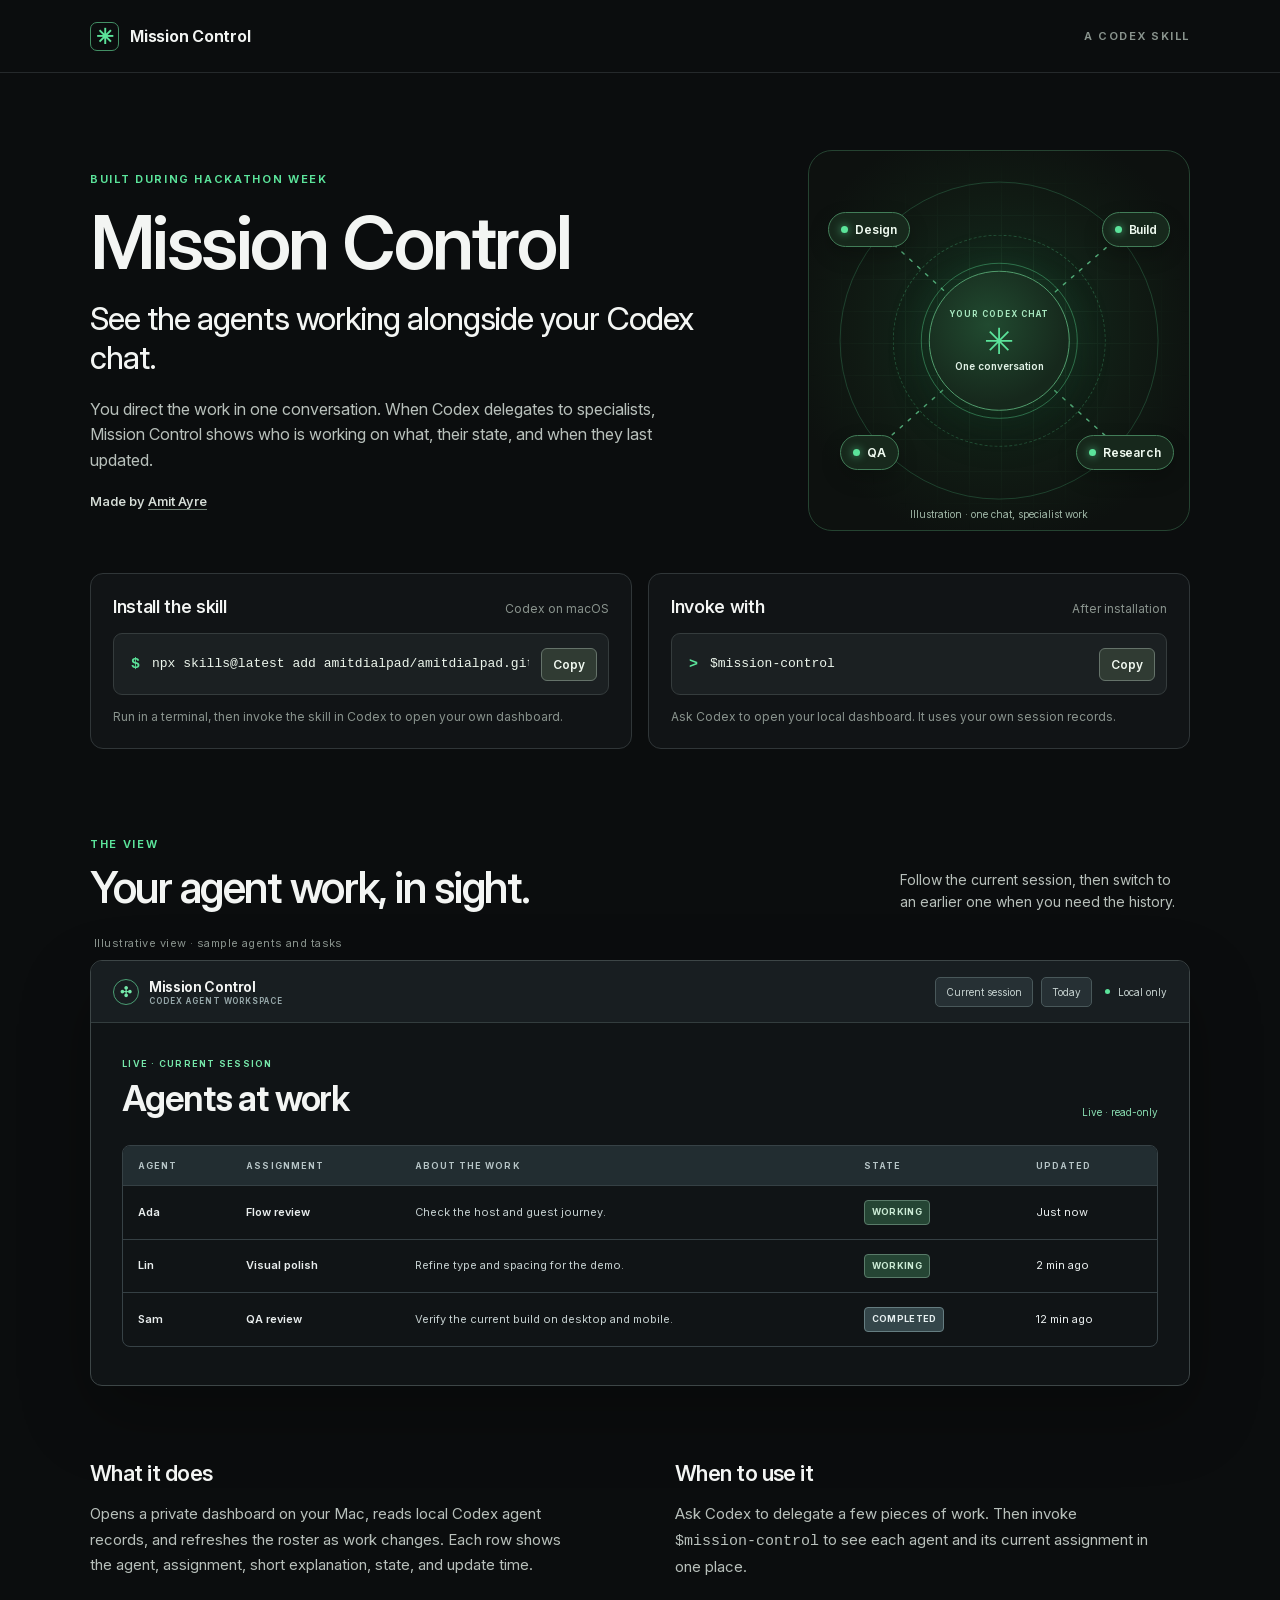
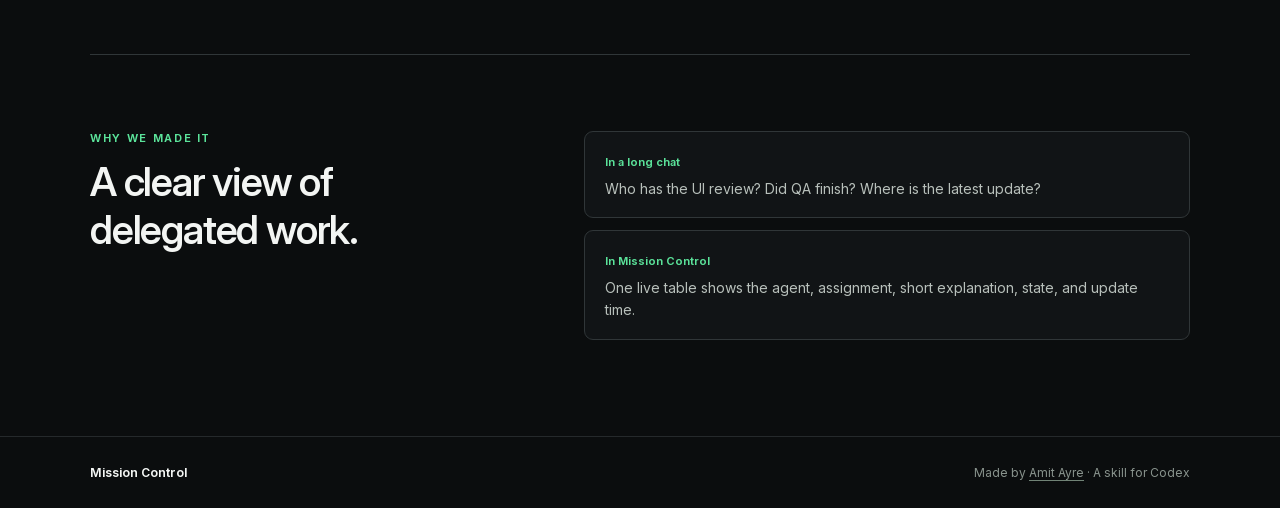
==== mission-control/index.html @ 62d8100e "Publish Mission Control skill and site" ====
<!doctype html>
<html lang="en">
  <head>
    <meta charset="utf-8" />
    <meta name="viewport" content="width=device-width, initial-scale=1" />
    <meta name="theme-color" content="#0b0d0e" />
    <meta name="description" content="Mission Control is a local Codex skill for seeing the specialist agents working in your chat." />
    <title>Mission Control — a skill for seeing your agent team</title>
    <link rel="stylesheet" href="./styles.css?v=20261118-skill-dark-r2" />
    <script defer src="./app.js?v=20261118-skill-dark-r2"></script>
  </head>
  <body>
    <a class="skip-link" href="#main">Skip to content</a>
    <header class="site-header">
      <div class="shell header-inner">
        <a class="brand" href="#main" aria-label="Mission Control, page start"><span class="brand-mark" aria-hidden="true">✳</span><span>Mission Control</span></a>
        <span class="header-kind">A CODEX SKILL</span>
      </div>
    </header>

    <main id="main" class="shell">
      <section class="hero" aria-labelledby="hero-title">
        <div class="hero-layout">
          <div class="hero-text">
            <p class="eyebrow">BUILT DURING HACKATHON WEEK</p>
            <h1 id="hero-title">Mission Control</h1>
            <p class="hero-lead">See the agents working alongside your Codex chat.</p>
            <p class="hero-copy">You direct the work in one conversation. When Codex delegates to specialists, Mission Control shows who is working on what, their state, and when they last updated.</p>
            <p class="byline">Made by <a href="https://epd-team.apps.dialpadhq.com/raw/amit.ayre@dialpad.com">Amit Ayre</a></p>
          </div>
          <figure class="hero-visual" role="img" aria-label="Illustration of one Codex chat coordinating design, build, QA, and research agents">
            <div class="orbit orbit-outer" aria-hidden="true"></div>
            <div class="orbit orbit-inner" aria-hidden="true"></div>
            <svg class="network-lines" viewBox="0 0 390 390" aria-hidden="true" focusable="false">
              <path d="M195 195 L76 86" />
              <path d="M195 195 L316 90" />
              <path d="M195 195 L76 300" />
              <path d="M195 195 L314 301" />
            </svg>
            <div class="hub" aria-hidden="true"><span class="hub-kicker">YOUR CODEX CHAT</span><span class="hub-mark">✳</span><span class="hub-caption">One conversation</span></div>
            <span class="agent-node node-design" aria-hidden="true"><i></i>Design</span>
            <span class="agent-node node-build" aria-hidden="true"><i></i>Build</span>
            <span class="agent-node node-qa" aria-hidden="true"><i></i>QA</span>
            <span class="agent-node node-research" aria-hidden="true"><i></i>Research</span>
            <figcaption>Illustration · one chat, specialist work</figcaption>
          </figure>
        </div>
      </section>

      <section class="commands" aria-label="Install and use the skill">
        <div class="command-card" id="install">
          <div class="card-heading">
            <h2>Install the skill</h2>
            <span>Codex on macOS</span>
          </div>
          <div class="command-line" data-command-row>
            <span class="prompt-mark" aria-hidden="true">$</span>
            <code id="install-command" data-command="npx skills@latest add amitdialpad/amitdialpad.github.io --skill mission-control -g -a codex">npx skills@latest add amitdialpad/amitdialpad.github.io --skill mission-control -g -a codex</code>
            <button class="copy-button" type="button" data-copy="install-command" aria-label="Copy install command">Copy</button>
          </div>
          <p class="command-note">Run in a terminal, then invoke the skill in Codex to open your own dashboard.</p>
          <p class="copy-feedback" role="status" aria-live="polite"></p>
        </div>
        <div class="command-card">
          <div class="card-heading">
            <h2>Invoke with</h2>
            <span>After installation</span>
          </div>
          <div class="command-line">
            <span class="prompt-mark" aria-hidden="true">&gt;</span>
            <code id="invoke-command" data-command="$mission-control">$mission-control</code>
            <button class="copy-button" type="button" data-copy="invoke-command" aria-label="Copy Codex invocation">Copy</button>
          </div>
          <p class="command-note">Ask Codex to open your local dashboard. It uses your own session records.</p>
          <p class="copy-feedback" role="status" aria-live="polite"></p>
        </div>
      </section>

      <section class="showcase" aria-labelledby="showcase-title">
        <div class="section-intro">
          <div>
            <p class="eyebrow">THE VIEW</p>
            <h2 id="showcase-title">Your agent work, in sight.</h2>
          </div>
          <p>Follow the current session, then switch to an earlier one when you need the history.</p>
        </div>
        <div class="demo-label">Illustrative view · sample agents and tasks</div>
        <div class="demo-frame" role="group" aria-label="Illustrative Mission Control dashboard with sample agents and tasks">
          <div class="demo-topbar">
            <div class="demo-brand"><span class="demo-sigil" aria-hidden="true">✣</span><span>Mission Control<small>CODEX AGENT WORKSPACE</small></span></div>
            <div class="demo-controls"><span>Current session</span><span>Today</span><i aria-hidden="true"></i><span>Local only</span></div>
          </div>
          <div class="demo-body">
            <p class="demo-kicker">LIVE · CURRENT SESSION</p>
            <div class="demo-title-row"><h3>Agents at work</h3><span>Live · read-only</span></div>
            <div class="demo-table-wrap">
              <table class="demo-table">
                <thead><tr><th>Agent</th><th>Assignment</th><th>About the work</th><th>State</th><th>Updated</th></tr></thead>
                <tbody>
                  <tr><td>Ada</td><td>Flow review</td><td>Check the host and guest journey.</td><td><span class="state working">Working</span></td><td>Just now</td></tr>
                  <tr><td>Lin</td><td>Visual polish</td><td>Refine type and spacing for the demo.</td><td><span class="state working">Working</span></td><td>2 min ago</td></tr>
                  <tr><td>Sam</td><td>QA review</td><td>Verify the current build on desktop and mobile.</td><td><span class="state complete">Completed</span></td><td>12 min ago</td></tr>
                </tbody>
              </table>
            </div>
          </div>
        </div>
      </section>

      <section class="details" aria-label="What the skill does and when to use it">
        <div>
          <h2>What it does</h2>
          <p>Opens a private dashboard on your Mac, reads local Codex agent records, and refreshes the roster as work changes. Each row shows the agent, assignment, short explanation, state, and update time.</p>
        </div>
        <div>
          <h2>When to use it</h2>
          <p>Ask Codex to delegate a few pieces of work. Then invoke <code>$mission-control</code> to see each agent and its current assignment in one place.</p>
        </div>
      </section>

      <section class="proof" aria-labelledby="proof-title">
        <div class="proof-heading">
          <p class="eyebrow">WHY WE MADE IT</p>
          <h2 id="proof-title">A clear view of delegated work.</h2>
        </div>
        <div class="proof-pair">
          <div><span class="proof-label">In a long chat</span><p>Who has the UI review? Did QA finish? Where is the latest update?</p></div>
          <div><span class="proof-label">In Mission Control</span><p>One live table shows the agent, assignment, short explanation, state, and update time.</p></div>
        </div>
      </section>
    </main>

    <footer class="site-footer"><div class="shell footer-inner"><span>Mission Control</span><span>Made by <a href="https://epd-team.apps.dialpadhq.com/raw/amit.ayre@dialpad.com">Amit Ayre</a> · A skill for Codex</span></div></footer>
    <span class="sr-only" id="copy-status" role="status" aria-live="polite"></span>
  </body>
</html>
---- mission-control/styles.css ----
@font-face {
  font-family: Inter;
  src: url("./assets/InterVariable.woff2") format("woff2");
  font-style: normal;
  font-weight: 100 900;
  font-display: swap;
}

:root {
  color-scheme: dark;
  --paper: #0b0d0e;
  --surface: #111416;
  --surface-raised: #171b1e;
  --ink: #f3f5f3;
  --muted: #b8c0bb;
  --subtle: #89938d;
  --line: #303638;
  --accent: #5be39a;
}

* { box-sizing: border-box; }
html { scroll-behavior: smooth; }
body { margin: 0; background: var(--paper); color: var(--ink); font-family: Inter, -apple-system, BlinkMacSystemFont, "Segoe UI", sans-serif; font-optical-sizing: auto; }
::selection { background: #477752; color: #fff; }
a { color: inherit; }
button { font: inherit; }
a:focus-visible, button:focus-visible { outline: 2px solid var(--accent); outline-offset: 4px; }
.sr-only { position: absolute; width: 1px; height: 1px; padding: 0; margin: -1px; overflow: hidden; clip: rect(0,0,0,0); white-space: nowrap; border: 0; }
.skip-link { position: absolute; top: -80px; left: 18px; z-index: 10; padding: 10px 14px; background: var(--accent); color: #101610; text-decoration: none; font-weight: 650; }
.skip-link:focus { top: 16px; }
.shell { width: min(100% - 64px, 1100px); margin-inline: auto; }

.site-header { border-bottom: 1px solid #25292b; }
.header-inner { min-height: 72px; display: flex; align-items: center; justify-content: space-between; gap: 24px; }
.brand { display: inline-flex; align-items: center; gap: 11px; text-decoration: none; font-size: 16px; font-weight: 650; letter-spacing: -.015em; }
.brand-mark { display: grid; place-items: center; width: 29px; height: 29px; color: var(--accent); border: 1px solid #438f65; border-radius: 7px; font-size: 21px; line-height: 1; }
.header-kind { color: var(--subtle); font-size: 11px; font-weight: 650; letter-spacing: .14em; white-space: nowrap; }

h1, h2, h3, p { margin: 0; }
.eyebrow { color: var(--accent); font-size: 11px; font-weight: 650; letter-spacing: .15em; }
.hero { padding-top: clamp(58px, 6vw, 80px); padding-bottom: 42px; }
.hero-layout { display: grid; grid-template-columns: minmax(0, 1.28fr) minmax(320px, .72fr); align-items: center; gap: 40px; }
.hero h1 { margin-top: 19px; font-size: clamp(54px, 6.3vw, 74px); line-height: 1.02; font-weight: 575; letter-spacing: -.035em; }
.hero-lead { max-width: 620px; margin-top: 20px; font-size: clamp(25px, 2.5vw, 32px); line-height: 1.21; font-weight: 450; letter-spacing: -.03em; }
.hero-copy { max-width: 620px; margin-top: 19px; color: var(--muted); font-size: 16px; line-height: 1.6; font-weight: 400; }
.byline { margin-top: 20px; color: #d6ddd7; font-size: 13px; font-weight: 550; }
.byline a, .footer-inner a { text-decoration-color: #718376; text-underline-offset: 3px; }
.byline a:hover, .footer-inner a:hover { color: var(--accent); }

.hero-visual { position: relative; width: 100%; aspect-ratio: 1; margin: 0; overflow: hidden; border: 1px solid #254331; border-radius: 24px; background: radial-gradient(circle at 50% 48%, #17402b 0, #12251a 25%, #101a13 51%, #0d110f 78%); isolation: isolate; }
.hero-visual::before { content: ""; position: absolute; inset: 0; z-index: -1; opacity: .25; background-image: linear-gradient(#3d6c4e 1px, transparent 1px), linear-gradient(90deg, #3d6c4e 1px, transparent 1px); background-size: 32px 32px; mask-image: radial-gradient(circle at center, #000 5%, transparent 72%); }
.orbit { position: absolute; top: 50%; left: 50%; border: 1px solid rgba(91,227,154,.2); border-radius: 50%; transform: translate(-50%, -50%); }
.orbit-outer { width: 84%; height: 84%; }
.orbit-inner { width: 56%; height: 56%; border-style: dashed; border-color: rgba(91,227,154,.25); }
.network-lines { position: absolute; inset: 0; width: 100%; height: 100%; overflow: visible; }
.network-lines path { fill: none; stroke: #68d999; stroke-width: 1.5; stroke-dasharray: 3 8; stroke-linecap: round; opacity: .75; animation: connection-flow 16s linear infinite; }
.network-lines path:nth-child(even) { animation-direction: reverse; }
.hub { position: absolute; top: 50%; left: 50%; z-index: 2; display: flex; align-items: center; justify-content: center; flex-direction: column; width: 37%; aspect-ratio: 1; border: 1px solid #519c6c; border-radius: 50%; background: radial-gradient(circle at 42% 38%, #214a30, #16281c 68%); box-shadow: 0 0 45px rgba(58,200,113,.17), 0 18px 40px rgba(0,0,0,.28); transform: translate(-50%, -50%); }
.hub::before { content: ""; position: absolute; inset: -9px; z-index: -1; border: 1px solid rgba(91,227,154,.38); border-radius: 50%; animation: hub-breathe 7s ease-in-out infinite; }
.hub-kicker { color: #a7e7bf; font-size: 8px; font-weight: 700; letter-spacing: .12em; }
.hub-mark { margin: 4px 0 1px; color: var(--accent); font-size: 36px; line-height: 1; }
.hub-caption { color: #e1f1e6; font-size: 10px; font-weight: 600; }
.agent-node { position: absolute; z-index: 3; display: inline-flex; align-items: center; gap: 7px; padding: 9px 12px; border: 1px solid #427d58; border-radius: 999px; background: #17281c; box-shadow: 0 8px 20px rgba(0,0,0,.22); color: #edf8ee; font-size: 12px; font-weight: 620; letter-spacing: -.01em; animation: node-float 7s ease-in-out infinite; }
.agent-node i { width: 7px; height: 7px; border-radius: 50%; background: var(--accent); box-shadow: 0 0 9px rgba(91,227,154,.8); }
.node-design { top: 16%; left: 5%; animation-delay: -1.2s; }
.node-build { top: 16%; right: 5%; animation-delay: -3.6s; }
.node-qa { bottom: 16%; left: 8%; animation-delay: -4.4s; }
.node-research { bottom: 16%; right: 4%; animation-delay: -2.1s; }
.hero-visual figcaption { position: absolute; right: 0; bottom: 10px; left: 0; color: #a0b7a7; font-size: 10px; text-align: center; }
@keyframes node-float { 0%, 100% { transform: translateY(0); } 50% { transform: translateY(-7px); } }
@keyframes hub-breathe { 0%, 100% { opacity: .45; transform: scale(.98); } 50% { opacity: .95; transform: scale(1.05); } }
@keyframes connection-flow { to { stroke-dashoffset: -88; } }

.commands { display: grid; grid-template-columns: 1fr 1fr; gap: 16px; }
.command-card { min-width: 0; padding: 22px; border: 1px solid var(--line); border-radius: 13px; background: var(--surface); }
.card-heading { display: flex; align-items: baseline; justify-content: space-between; gap: 14px; margin-bottom: 16px; }
.card-heading h2 { font-size: 18px; font-weight: 560; letter-spacing: -.018em; }
.card-heading span { color: var(--subtle); font-size: 12px; white-space: nowrap; }
.command-line { display: flex; align-items: center; min-height: 62px; gap: 12px; padding: 11px 11px 11px 17px; border: 1px solid #353c3d; border-radius: 9px; background: #1b2022; }
.command-line code { display: block; flex: 1; min-width: 0; overflow-x: auto; white-space: nowrap; color: #edf6ed; font: 500 13px/1.45 ui-monospace, SFMono-Regular, Menlo, Consolas, monospace; scrollbar-width: thin; }
.prompt-mark { color: var(--accent); font: 600 15px/1 ui-monospace, SFMono-Regular, Menlo, Consolas, monospace; }
.pending-command code { color: #a7b0aa; }
.copy-button { padding: 8px 11px; border: 1px solid #65736a; border-radius: 6px; background: #303b33; color: #f0f8f0; font-size: 12px; font-weight: 600; cursor: pointer; }
.copy-button:hover:not(:disabled) { background: #3d4e41; }
.copy-button:disabled { opacity: .45; cursor: not-allowed; }
.command-note { margin-top: 13px; color: var(--subtle); font-size: 12px; line-height: 1.5; }
.copy-feedback:not(:empty) { margin-top: 8px; color: var(--accent); font-size: 12px; line-height: 1.4; }
.copy-feedback.error { color: #f3b7a7; }

.showcase { padding-top: 88px; }
.section-intro { display: flex; align-items: end; justify-content: space-between; gap: 32px; margin-bottom: 24px; }
.section-intro h2 { margin-top: 12px; font-size: clamp(31px, 4vw, 43px); line-height: 1.14; font-weight: 560; letter-spacing: -.034em; }
.section-intro > p { max-width: 290px; color: var(--muted); font-size: 14px; line-height: 1.55; }
.demo-label { margin: 0 0 10px 4px; color: var(--subtle); font-size: 11px; letter-spacing: .04em; }
.demo-frame { overflow: hidden; border: 1px solid #3d4647; border-radius: 12px; background: #101416; box-shadow: 0 28px 70px rgba(0,0,0,.27); }
.demo-topbar { min-height: 62px; display: flex; align-items: center; justify-content: space-between; gap: 20px; padding: 13px 22px; border-bottom: 1px solid #333d3e; background: #181e21; }
.demo-brand { display: flex; align-items: center; gap: 10px; font-size: 14px; font-weight: 650; letter-spacing: -.025em; }
.demo-brand small { display: block; margin-top: 1px; color: #96a7a9; font-size: 8px; letter-spacing: .12em; }
.demo-sigil { display: grid; place-items: center; width: 26px; height: 26px; border: 1px solid #4a9d73; border-radius: 50%; color: #75e9aa; }
.demo-controls { display: flex; align-items: center; gap: 8px; color: #c7d3d1; font-size: 10px; white-space: nowrap; }
.demo-controls span:nth-child(-n+2) { padding: 8px 10px; border: 1px solid #49585a; border-radius: 5px; background: #263034; }
.demo-controls i { width: 5px; height: 5px; margin-left: 5px; border-radius: 50%; background: var(--accent); }
.demo-body { padding: 35px 31px 38px; }
.demo-kicker { color: #76e8aa; font-size: 9px; font-weight: 650; letter-spacing: .14em; }
.demo-title-row { display: flex; align-items: end; justify-content: space-between; gap: 20px; margin: 10px 0 27px; }
.demo-title-row h3 { font-size: clamp(27px, 3.4vw, 35px); line-height: 1.1; font-weight: 640; letter-spacing: -.035em; }
.demo-title-row > span { color: #89ddb1; font-size: 10px; }
.demo-table-wrap { overflow-x: auto; border: 1px solid #374246; border-radius: 8px; scrollbar-width: thin; }
.demo-table { width: 100%; min-width: 690px; border-collapse: collapse; text-align: left; }
.demo-table th, .demo-table td { padding: 14px 15px; border-bottom: 1px solid #354044; }
.demo-table th { background: #222d31; color: #b7c5c7; font-size: 9px; font-weight: 650; letter-spacing: .12em; text-transform: uppercase; }
.demo-table td { color: #e9eeee; font-size: 11px; line-height: 1.4; }
.demo-table td:first-child, .demo-table td:nth-child(2) { font-weight: 600; }
.demo-table tr:last-child td { border-bottom: 0; }
.demo-table td:nth-child(3) { color: #c5d0d0; }
.state { display: inline-block; padding: 5px 7px; border: 1px solid; border-radius: 4px; font-size: 9px; font-weight: 700; letter-spacing: .03em; text-transform: uppercase; }
.state.working { border-color: #597b69; background: #254534; color: #cbebd5; }
.state.complete { border-color: #657d81; background: #34464a; color: #e6eff0; }

.details { display: grid; grid-template-columns: 1fr 1fr; gap: 70px; padding: 74px 0; border-bottom: 1px solid var(--line); }
.details h2 { margin-bottom: 15px; font-size: 22px; line-height: 1.2; font-weight: 575; letter-spacing: -.025em; }
.details p { max-width: 480px; color: var(--muted); font-size: 15px; line-height: 1.7; }
.proof { display: grid; grid-template-columns: .8fr 1.2fr; gap: 90px; padding: 76px 0 96px; }
.proof h2 { margin-top: 13px; font-size: clamp(29px, 3.5vw, 40px); font-weight: 560; line-height: 1.2; letter-spacing: -.03em; }
.proof-pair { display: grid; gap: 12px; }
.proof-pair > div { padding: 18px 20px; border: 1px solid var(--line); border-radius: 9px; background: var(--surface); }
.proof-label { color: var(--accent); font-size: 11px; font-weight: 650; }
.proof-pair p { margin-top: 8px; color: var(--muted); font-size: 14px; line-height: 1.55; }
.site-footer { border-top: 1px solid #25292b; }
.footer-inner { min-height: 72px; display: flex; align-items: center; justify-content: space-between; gap: 24px; color: var(--subtle); font-size: 12px; }
.footer-inner span:first-child { color: var(--ink); font-weight: 650; }

@media (max-width: 800px) {
  .hero-layout { grid-template-columns: 1fr; gap: 30px; }
  .hero-visual { width: min(100%, 390px); margin-inline: auto; }
  .commands { grid-template-columns: 1fr; }
  .section-intro { align-items: start; flex-direction: column; gap: 14px; }
  .section-intro > p { max-width: 520px; }
  .details { gap: 36px; }
  .proof { gap: 34px; }
}

@media (max-width: 560px) {
  .shell { width: min(100% - 36px, 1100px); }
  .header-inner { min-height: 63px; }
  .brand { font-size: 14px; }
  .header-kind { font-size: 9px; letter-spacing: .1em; }
  .hero { padding-top: 52px; padding-bottom: 32px; }
  .hero h1 { margin-top: 16px; font-size: clamp(49px, 12.5vw, 65px); letter-spacing: -.04em; }
  .hero-lead { font-size: 27px; }
  .hero-copy { font-size: 15px; line-height: 1.62; }
  .hero-visual { width: min(100%, 350px); }
  .hub-kicker { font-size: 6px; }
  .hub-mark { font-size: 31px; }
  .hub-caption { font-size: 8px; }
  .agent-node { gap: 5px; padding: 7px 9px; font-size: 10px; }
  .command-card { padding: 17px; }
  .card-heading h2 { font-size: 16px; }
  .card-heading span { font-size: 11px; }
  .command-line { gap: 8px; padding-left: 11px; }
  .command-line code { font-size: 11px; }
  .showcase { padding-top: 67px; }
  .demo-topbar { padding: 11px 14px; }
  .demo-controls { gap: 5px; }
  .demo-controls span:first-child { display: none; }
  .demo-controls span:nth-child(2) { padding: 7px; }
  .demo-body { padding: 27px 15px 20px; }
  .demo-title-row { margin-bottom: 19px; }
  .demo-title-row h3 { font-size: 27px; }
  .demo-table-wrap { overflow: visible; }
  .demo-table { min-width: 0; }
  .demo-table thead { display: none; }
  .demo-table tbody, .demo-table tr { display: block; }
  .demo-table tr { position: relative; padding: 12px 12px 14px; border-bottom: 1px solid #354044; }
  .demo-table tr:last-child { border-bottom: 0; }
  .demo-table td { display: block; padding: 2px 0; border: 0; font-size: 11px; }
  .demo-table td:first-child { padding-right: 90px; font-size: 12px; }
  .demo-table td:nth-child(2) { color: #dce9e7; }
  .demo-table td:nth-child(3) { padding-top: 5px; }
  .demo-table td:nth-child(4) { position: absolute; top: 10px; right: 11px; }
  .demo-table td:nth-child(5) { padding-top: 6px; color: #94a5a6; font-size: 10px; }
  .details, .proof { grid-template-columns: 1fr; }
  .details { padding: 55px 0; }
  .proof { padding: 57px 0 66px; }
  .footer-inner { min-height: 80px; align-items: flex-start; justify-content: center; flex-direction: column; gap: 4px; }
}

@media (prefers-reduced-motion: reduce) {
  html { scroll-behavior: auto; }
  .network-lines path, .hub::before, .agent-node { animation: none; }
}
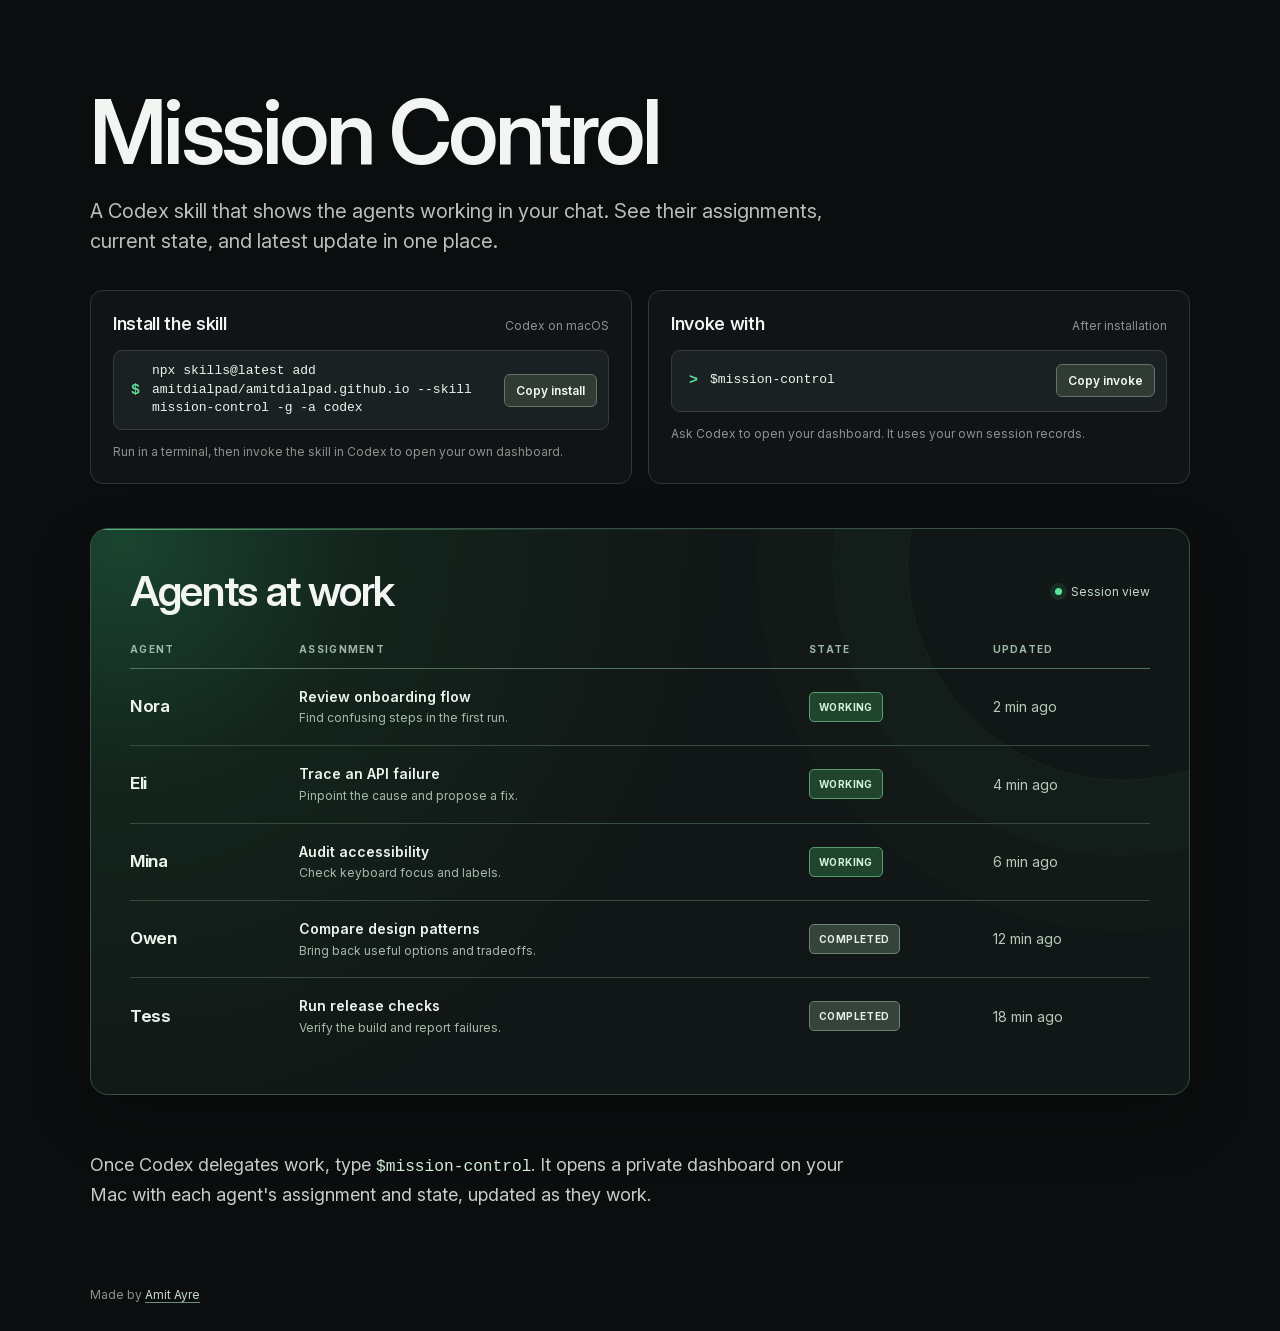
==== commit 21158622: "Polish Mission Control skill page" ====
--- a/mission-control/index.html
+++ b/mission-control/index.html
@@ -4,47 +4,17 @@
     <meta charset="utf-8" />
     <meta name="viewport" content="width=device-width, initial-scale=1" />
     <meta name="theme-color" content="#0b0d0e" />
-    <meta name="description" content="Mission Control is a local Codex skill for seeing the specialist agents working in your chat." />
+    <meta name="description" content="Mission Control is a Codex skill for seeing the specialist agents working in your chat." />
     <title>Mission Control — a skill for seeing your agent team</title>
-    <link rel="stylesheet" href="./styles.css?v=20261118-skill-dark-r2" />
-    <script defer src="./app.js?v=20261118-skill-dark-r2"></script>
+    <link rel="stylesheet" href="./styles.css?v=20261118-simple-roster-r11" />
+    <script defer src="./app.js?v=20261118-simple-roster-r13"></script>
   </head>
   <body>
     <a class="skip-link" href="#main">Skip to content</a>
-    <header class="site-header">
-      <div class="shell header-inner">
-        <a class="brand" href="#main" aria-label="Mission Control, page start"><span class="brand-mark" aria-hidden="true">✳</span><span>Mission Control</span></a>
-        <span class="header-kind">A CODEX SKILL</span>
-      </div>
-    </header>
-
     <main id="main" class="shell">
       <section class="hero" aria-labelledby="hero-title">
-        <div class="hero-layout">
-          <div class="hero-text">
-            <p class="eyebrow">BUILT DURING HACKATHON WEEK</p>
-            <h1 id="hero-title">Mission Control</h1>
-            <p class="hero-lead">See the agents working alongside your Codex chat.</p>
-            <p class="hero-copy">You direct the work in one conversation. When Codex delegates to specialists, Mission Control shows who is working on what, their state, and when they last updated.</p>
-            <p class="byline">Made by <a href="https://epd-team.apps.dialpadhq.com/raw/amit.ayre@dialpad.com">Amit Ayre</a></p>
-          </div>
-          <figure class="hero-visual" role="img" aria-label="Illustration of one Codex chat coordinating design, build, QA, and research agents">
-            <div class="orbit orbit-outer" aria-hidden="true"></div>
-            <div class="orbit orbit-inner" aria-hidden="true"></div>
-            <svg class="network-lines" viewBox="0 0 390 390" aria-hidden="true" focusable="false">
-              <path d="M195 195 L76 86" />
-              <path d="M195 195 L316 90" />
-              <path d="M195 195 L76 300" />
-              <path d="M195 195 L314 301" />
-            </svg>
-            <div class="hub" aria-hidden="true"><span class="hub-kicker">YOUR CODEX CHAT</span><span class="hub-mark">✳</span><span class="hub-caption">One conversation</span></div>
-            <span class="agent-node node-design" aria-hidden="true"><i></i>Design</span>
-            <span class="agent-node node-build" aria-hidden="true"><i></i>Build</span>
-            <span class="agent-node node-qa" aria-hidden="true"><i></i>QA</span>
-            <span class="agent-node node-research" aria-hidden="true"><i></i>Research</span>
-            <figcaption>Illustration · one chat, specialist work</figcaption>
-          </figure>
-        </div>
+        <h1 id="hero-title">Mission Control</h1>
+        <p class="hero-copy">A Codex skill that shows the agents working in your chat. See their assignments, current state, and latest update in one place.</p>
       </section>
 
       <section class="commands" aria-label="Install and use the skill">
@@ -56,7 +26,7 @@
           <div class="command-line" data-command-row>
             <span class="prompt-mark" aria-hidden="true">$</span>
             <code id="install-command" data-command="npx skills@latest add amitdialpad/amitdialpad.github.io --skill mission-control -g -a codex">npx skills@latest add amitdialpad/amitdialpad.github.io --skill mission-control -g -a codex</code>
-            <button class="copy-button" type="button" data-copy="install-command" aria-label="Copy install command">Copy</button>
+            <button class="copy-button" type="button" data-copy="install-command" aria-label="Copy install command">Copy install</button>
           </div>
           <p class="command-note">Run in a terminal, then invoke the skill in Codex to open your own dashboard.</p>
           <p class="copy-feedback" role="status" aria-live="polite"></p>
@@ -69,68 +39,40 @@
           <div class="command-line">
             <span class="prompt-mark" aria-hidden="true">&gt;</span>
             <code id="invoke-command" data-command="$mission-control">$mission-control</code>
-            <button class="copy-button" type="button" data-copy="invoke-command" aria-label="Copy Codex invocation">Copy</button>
+            <button class="copy-button" type="button" data-copy="invoke-command" aria-label="Copy Codex invocation">Copy invoke</button>
           </div>
-          <p class="command-note">Ask Codex to open your local dashboard. It uses your own session records.</p>
+          <p class="command-note">Ask Codex to open your dashboard. It uses your own session records.</p>
           <p class="copy-feedback" role="status" aria-live="polite"></p>
         </div>
       </section>
 
       <section class="showcase" aria-labelledby="showcase-title">
-        <div class="section-intro">
-          <div>
-            <p class="eyebrow">THE VIEW</p>
-            <h2 id="showcase-title">Your agent work, in sight.</h2>
+        <div class="roster-visual">
+          <div class="roster-heading">
+            <h2 id="showcase-title">Agents at work</h2>
+            <span class="roster-live"><span aria-hidden="true"></span>Session view</span>
           </div>
-          <p>Follow the current session, then switch to an earlier one when you need the history.</p>
-        </div>
-        <div class="demo-label">Illustrative view · sample agents and tasks</div>
-        <div class="demo-frame" role="group" aria-label="Illustrative Mission Control dashboard with sample agents and tasks">
-          <div class="demo-topbar">
-            <div class="demo-brand"><span class="demo-sigil" aria-hidden="true">✣</span><span>Mission Control<small>CODEX AGENT WORKSPACE</small></span></div>
-            <div class="demo-controls"><span>Current session</span><span>Today</span><i aria-hidden="true"></i><span>Local only</span></div>
-          </div>
-          <div class="demo-body">
-            <p class="demo-kicker">LIVE · CURRENT SESSION</p>
-            <div class="demo-title-row"><h3>Agents at work</h3><span>Live · read-only</span></div>
-            <div class="demo-table-wrap">
-              <table class="demo-table">
-                <thead><tr><th>Agent</th><th>Assignment</th><th>About the work</th><th>State</th><th>Updated</th></tr></thead>
-                <tbody>
-                  <tr><td>Ada</td><td>Flow review</td><td>Check the host and guest journey.</td><td><span class="state working">Working</span></td><td>Just now</td></tr>
-                  <tr><td>Lin</td><td>Visual polish</td><td>Refine type and spacing for the demo.</td><td><span class="state working">Working</span></td><td>2 min ago</td></tr>
-                  <tr><td>Sam</td><td>QA review</td><td>Verify the current build on desktop and mobile.</td><td><span class="state complete">Completed</span></td><td>12 min ago</td></tr>
-                </tbody>
-              </table>
-            </div>
+          <div class="roster-table-scroll">
+            <table class="illustration-table" aria-label="Illustrative agent roster">
+              <thead><tr><th>Agent</th><th>Assignment</th><th>State</th><th>Updated</th></tr></thead>
+              <tbody>
+                <tr><td>Nora</td><td><strong>Review onboarding flow</strong><small>Find confusing steps in the first run.</small></td><td><span class="state working">Working</span></td><td>2 min ago</td></tr>
+                <tr><td>Eli</td><td><strong>Trace an API failure</strong><small>Pinpoint the cause and propose a fix.</small></td><td><span class="state working">Working</span></td><td>4 min ago</td></tr>
+                <tr><td>Mina</td><td><strong>Audit accessibility</strong><small>Check keyboard focus and labels.</small></td><td><span class="state working">Working</span></td><td>6 min ago</td></tr>
+                <tr><td>Owen</td><td><strong>Compare design patterns</strong><small>Bring back useful options and tradeoffs.</small></td><td><span class="state complete">Completed</span></td><td>12 min ago</td></tr>
+                <tr><td>Tess</td><td><strong>Run release checks</strong><small>Verify the build and report failures.</small></td><td><span class="state complete">Completed</span></td><td>18 min ago</td></tr>
+              </tbody>
+            </table>
           </div>
         </div>
       </section>
 
-      <section class="details" aria-label="What the skill does and when to use it">
-        <div>
-          <h2>What it does</h2>
-          <p>Opens a private dashboard on your Mac, reads local Codex agent records, and refreshes the roster as work changes. Each row shows the agent, assignment, short explanation, state, and update time.</p>
-        </div>
-        <div>
-          <h2>When to use it</h2>
-          <p>Ask Codex to delegate a few pieces of work. Then invoke <code>$mission-control</code> to see each agent and its current assignment in one place.</p>
-        </div>
-      </section>
-
-      <section class="proof" aria-labelledby="proof-title">
-        <div class="proof-heading">
-          <p class="eyebrow">WHY WE MADE IT</p>
-          <h2 id="proof-title">A clear view of delegated work.</h2>
-        </div>
-        <div class="proof-pair">
-          <div><span class="proof-label">In a long chat</span><p>Who has the UI review? Did QA finish? Where is the latest update?</p></div>
-          <div><span class="proof-label">In Mission Control</span><p>One live table shows the agent, assignment, short explanation, state, and update time.</p></div>
-        </div>
+      <section class="explanation" aria-label="Using Mission Control">
+        <p>Once Codex delegates work, type <code>$mission-control</code>. It opens a private dashboard on your Mac with each agent's assignment and state, updated as they work.</p>
       </section>
     </main>
 
-    <footer class="site-footer"><div class="shell footer-inner"><span>Mission Control</span><span>Made by <a href="https://epd-team.apps.dialpadhq.com/raw/amit.ayre@dialpad.com">Amit Ayre</a> · A skill for Codex</span></div></footer>
+    <footer class="site-footer shell">Made by <a href="https://epd-team.apps.dialpadhq.com/raw/amit.ayre@dialpad.com">Amit Ayre</a></footer>
     <span class="sr-only" id="copy-status" role="status" aria-live="polite"></span>
   </body>
 </html>
--- a/mission-control/styles.css
+++ b/mission-control/styles.css
@@ -30,54 +30,18 @@
 .skip-link:focus { top: 16px; }
 .shell { width: min(100% - 64px, 1100px); margin-inline: auto; }
 
-.site-header { border-bottom: 1px solid #25292b; }
-.header-inner { min-height: 72px; display: flex; align-items: center; justify-content: space-between; gap: 24px; }
-.brand { display: inline-flex; align-items: center; gap: 11px; text-decoration: none; font-size: 16px; font-weight: 650; letter-spacing: -.015em; }
-.brand-mark { display: grid; place-items: center; width: 29px; height: 29px; color: var(--accent); border: 1px solid #438f65; border-radius: 7px; font-size: 21px; line-height: 1; }
-.header-kind { color: var(--subtle); font-size: 11px; font-weight: 650; letter-spacing: .14em; white-space: nowrap; }
+h1, h2, h3, p { margin: 0; }
+.hero { padding-top: clamp(58px, 7vw, 88px); }
+.hero h1 { font-size: clamp(55px, 7.5vw, 88px); line-height: 1.02; font-weight: 580; letter-spacing: -.04em; }
+.hero-copy { max-width: 780px; margin-top: 18px; color: var(--muted); font-size: clamp(17px, 1.7vw, 20px); line-height: 1.5; }
 
-h1, h2, h3, p { margin: 0; }
-.eyebrow { color: var(--accent); font-size: 11px; font-weight: 650; letter-spacing: .15em; }
-.hero { padding-top: clamp(58px, 6vw, 80px); padding-bottom: 42px; }
-.hero-layout { display: grid; grid-template-columns: minmax(0, 1.28fr) minmax(320px, .72fr); align-items: center; gap: 40px; }
-.hero h1 { margin-top: 19px; font-size: clamp(54px, 6.3vw, 74px); line-height: 1.02; font-weight: 575; letter-spacing: -.035em; }
-.hero-lead { max-width: 620px; margin-top: 20px; font-size: clamp(25px, 2.5vw, 32px); line-height: 1.21; font-weight: 450; letter-spacing: -.03em; }
-.hero-copy { max-width: 620px; margin-top: 19px; color: var(--muted); font-size: 16px; line-height: 1.6; font-weight: 400; }
-.byline { margin-top: 20px; color: #d6ddd7; font-size: 13px; font-weight: 550; }
-.byline a, .footer-inner a { text-decoration-color: #718376; text-underline-offset: 3px; }
-.byline a:hover, .footer-inner a:hover { color: var(--accent); }
-
-.hero-visual { position: relative; width: 100%; aspect-ratio: 1; margin: 0; overflow: hidden; border: 1px solid #254331; border-radius: 24px; background: radial-gradient(circle at 50% 48%, #17402b 0, #12251a 25%, #101a13 51%, #0d110f 78%); isolation: isolate; }
-.hero-visual::before { content: ""; position: absolute; inset: 0; z-index: -1; opacity: .25; background-image: linear-gradient(#3d6c4e 1px, transparent 1px), linear-gradient(90deg, #3d6c4e 1px, transparent 1px); background-size: 32px 32px; mask-image: radial-gradient(circle at center, #000 5%, transparent 72%); }
-.orbit { position: absolute; top: 50%; left: 50%; border: 1px solid rgba(91,227,154,.2); border-radius: 50%; transform: translate(-50%, -50%); }
-.orbit-outer { width: 84%; height: 84%; }
-.orbit-inner { width: 56%; height: 56%; border-style: dashed; border-color: rgba(91,227,154,.25); }
-.network-lines { position: absolute; inset: 0; width: 100%; height: 100%; overflow: visible; }
-.network-lines path { fill: none; stroke: #68d999; stroke-width: 1.5; stroke-dasharray: 3 8; stroke-linecap: round; opacity: .75; animation: connection-flow 16s linear infinite; }
-.network-lines path:nth-child(even) { animation-direction: reverse; }
-.hub { position: absolute; top: 50%; left: 50%; z-index: 2; display: flex; align-items: center; justify-content: center; flex-direction: column; width: 37%; aspect-ratio: 1; border: 1px solid #519c6c; border-radius: 50%; background: radial-gradient(circle at 42% 38%, #214a30, #16281c 68%); box-shadow: 0 0 45px rgba(58,200,113,.17), 0 18px 40px rgba(0,0,0,.28); transform: translate(-50%, -50%); }
-.hub::before { content: ""; position: absolute; inset: -9px; z-index: -1; border: 1px solid rgba(91,227,154,.38); border-radius: 50%; animation: hub-breathe 7s ease-in-out infinite; }
-.hub-kicker { color: #a7e7bf; font-size: 8px; font-weight: 700; letter-spacing: .12em; }
-.hub-mark { margin: 4px 0 1px; color: var(--accent); font-size: 36px; line-height: 1; }
-.hub-caption { color: #e1f1e6; font-size: 10px; font-weight: 600; }
-.agent-node { position: absolute; z-index: 3; display: inline-flex; align-items: center; gap: 7px; padding: 9px 12px; border: 1px solid #427d58; border-radius: 999px; background: #17281c; box-shadow: 0 8px 20px rgba(0,0,0,.22); color: #edf8ee; font-size: 12px; font-weight: 620; letter-spacing: -.01em; animation: node-float 7s ease-in-out infinite; }
-.agent-node i { width: 7px; height: 7px; border-radius: 50%; background: var(--accent); box-shadow: 0 0 9px rgba(91,227,154,.8); }
-.node-design { top: 16%; left: 5%; animation-delay: -1.2s; }
-.node-build { top: 16%; right: 5%; animation-delay: -3.6s; }
-.node-qa { bottom: 16%; left: 8%; animation-delay: -4.4s; }
-.node-research { bottom: 16%; right: 4%; animation-delay: -2.1s; }
-.hero-visual figcaption { position: absolute; right: 0; bottom: 10px; left: 0; color: #a0b7a7; font-size: 10px; text-align: center; }
-@keyframes node-float { 0%, 100% { transform: translateY(0); } 50% { transform: translateY(-7px); } }
-@keyframes hub-breathe { 0%, 100% { opacity: .45; transform: scale(.98); } 50% { opacity: .95; transform: scale(1.05); } }
-@keyframes connection-flow { to { stroke-dashoffset: -88; } }
-
-.commands { display: grid; grid-template-columns: 1fr 1fr; gap: 16px; }
+.commands { margin-top: 34px; display: grid; grid-template-columns: 1fr 1fr; gap: 16px; }
 .command-card { min-width: 0; padding: 22px; border: 1px solid var(--line); border-radius: 13px; background: var(--surface); }
 .card-heading { display: flex; align-items: baseline; justify-content: space-between; gap: 14px; margin-bottom: 16px; }
 .card-heading h2 { font-size: 18px; font-weight: 560; letter-spacing: -.018em; }
 .card-heading span { color: var(--subtle); font-size: 12px; white-space: nowrap; }
 .command-line { display: flex; align-items: center; min-height: 62px; gap: 12px; padding: 11px 11px 11px 17px; border: 1px solid #353c3d; border-radius: 9px; background: #1b2022; }
-.command-line code { display: block; flex: 1; min-width: 0; overflow-x: auto; white-space: nowrap; color: #edf6ed; font: 500 13px/1.45 ui-monospace, SFMono-Regular, Menlo, Consolas, monospace; scrollbar-width: thin; }
+.command-line code { display: block; flex: 1; min-width: 0; white-space: normal; overflow-wrap: anywhere; color: #edf6ed; font: 500 13px/1.45 ui-monospace, SFMono-Regular, Menlo, Consolas, monospace; }
 .prompt-mark { color: var(--accent); font: 600 15px/1 ui-monospace, SFMono-Regular, Menlo, Consolas, monospace; }
 .pending-command code { color: #a7b0aa; }
 .copy-button { padding: 8px 11px; border: 1px solid #65736a; border-radius: 6px; background: #303b33; color: #f0f8f0; font-size: 12px; font-weight: 600; cursor: pointer; }
@@ -87,105 +51,81 @@
 .copy-feedback:not(:empty) { margin-top: 8px; color: var(--accent); font-size: 12px; line-height: 1.4; }
 .copy-feedback.error { color: #f3b7a7; }
 
-.showcase { padding-top: 88px; }
-.section-intro { display: flex; align-items: end; justify-content: space-between; gap: 32px; margin-bottom: 24px; }
-.section-intro h2 { margin-top: 12px; font-size: clamp(31px, 4vw, 43px); line-height: 1.14; font-weight: 560; letter-spacing: -.034em; }
-.section-intro > p { max-width: 290px; color: var(--muted); font-size: 14px; line-height: 1.55; }
-.demo-label { margin: 0 0 10px 4px; color: var(--subtle); font-size: 11px; letter-spacing: .04em; }
-.demo-frame { overflow: hidden; border: 1px solid #3d4647; border-radius: 12px; background: #101416; box-shadow: 0 28px 70px rgba(0,0,0,.27); }
-.demo-topbar { min-height: 62px; display: flex; align-items: center; justify-content: space-between; gap: 20px; padding: 13px 22px; border-bottom: 1px solid #333d3e; background: #181e21; }
-.demo-brand { display: flex; align-items: center; gap: 10px; font-size: 14px; font-weight: 650; letter-spacing: -.025em; }
-.demo-brand small { display: block; margin-top: 1px; color: #96a7a9; font-size: 8px; letter-spacing: .12em; }
-.demo-sigil { display: grid; place-items: center; width: 26px; height: 26px; border: 1px solid #4a9d73; border-radius: 50%; color: #75e9aa; }
-.demo-controls { display: flex; align-items: center; gap: 8px; color: #c7d3d1; font-size: 10px; white-space: nowrap; }
-.demo-controls span:nth-child(-n+2) { padding: 8px 10px; border: 1px solid #49585a; border-radius: 5px; background: #263034; }
-.demo-controls i { width: 5px; height: 5px; margin-left: 5px; border-radius: 50%; background: var(--accent); }
-.demo-body { padding: 35px 31px 38px; }
-.demo-kicker { color: #76e8aa; font-size: 9px; font-weight: 650; letter-spacing: .14em; }
-.demo-title-row { display: flex; align-items: end; justify-content: space-between; gap: 20px; margin: 10px 0 27px; }
-.demo-title-row h3 { font-size: clamp(27px, 3.4vw, 35px); line-height: 1.1; font-weight: 640; letter-spacing: -.035em; }
-.demo-title-row > span { color: #89ddb1; font-size: 10px; }
-.demo-table-wrap { overflow-x: auto; border: 1px solid #374246; border-radius: 8px; scrollbar-width: thin; }
-.demo-table { width: 100%; min-width: 690px; border-collapse: collapse; text-align: left; }
-.demo-table th, .demo-table td { padding: 14px 15px; border-bottom: 1px solid #354044; }
-.demo-table th { background: #222d31; color: #b7c5c7; font-size: 9px; font-weight: 650; letter-spacing: .12em; text-transform: uppercase; }
-.demo-table td { color: #e9eeee; font-size: 11px; line-height: 1.4; }
-.demo-table td:first-child, .demo-table td:nth-child(2) { font-weight: 600; }
-.demo-table tr:last-child td { border-bottom: 0; }
-.demo-table td:nth-child(3) { color: #c5d0d0; }
-.state { display: inline-block; padding: 5px 7px; border: 1px solid; border-radius: 4px; font-size: 9px; font-weight: 700; letter-spacing: .03em; text-transform: uppercase; }
-.state.working { border-color: #597b69; background: #254534; color: #cbebd5; }
-.state.complete { border-color: #657d81; background: #34464a; color: #e6eff0; }
+.showcase { margin-top: 44px; }
+.roster-visual { position: relative; isolation: isolate; overflow: hidden; padding: clamp(24px, 3.4vw, 39px); border: 1px solid #3a5142; border-radius: 18px; background: radial-gradient(circle at 3% 2%, #1a4430 0, #13241c 20%, transparent 49%), #111716; box-shadow: 0 24px 60px rgba(0,0,0,.22); }
+.roster-visual::before { content: ""; position: absolute; inset: 0 0 auto 0; height: 1px; background: linear-gradient(90deg, var(--accent), rgba(91,227,154,.13) 42%, transparent 82%); opacity: .75; }
+.roster-visual::after { content: ""; position: absolute; top: -180px; right: -150px; z-index: -1; width: 430px; height: 430px; border: 1px solid rgba(91,227,154,.08); border-radius: 50%; box-shadow: 0 0 0 75px rgba(91,227,154,.015), 0 0 0 150px rgba(91,227,154,.009); pointer-events: none; }
+.roster-heading { display: flex; align-items: center; justify-content: space-between; gap: 20px; margin-bottom: 28px; }
+.roster-heading h2 { font-size: clamp(29px, 3.3vw, 43px); line-height: 1.1; font-weight: 580; letter-spacing: -.032em; }
+.roster-live { display: inline-flex; align-items: center; gap: 9px; color: #c1d6c7; font-size: 12px; white-space: nowrap; }
+.roster-live span { width: 7px; height: 7px; border-radius: 50%; background: var(--accent); box-shadow: 0 0 0 5px rgba(91,227,154,.1); animation: signal 3s ease-in-out infinite; }
+@keyframes signal { 50% { box-shadow: 0 0 0 8px rgba(91,227,154,0); } }
+.roster-table-scroll { overflow-x: auto; scrollbar-width: thin; }
+.illustration-table { width: 100%; border-collapse: collapse; text-align: left; }
+.illustration-table th { padding: 0 16px 13px; border-bottom: 1px solid #53715a; color: #9eb8a6; font-size: 10px; font-weight: 700; letter-spacing: .13em; text-transform: uppercase; }
+.illustration-table td { padding: 18px 16px; border-bottom: 1px solid #354c3b; color: #eef3ee; font-size: 14px; line-height: 1.4; }
+.illustration-table tr:last-child td { border-bottom: 0; }
+.illustration-table th:first-child, .illustration-table td:first-child { width: 15%; padding-left: 0; }
+.illustration-table th:nth-child(2), .illustration-table td:nth-child(2) { width: 50%; }
+.illustration-table th:nth-child(3), .illustration-table td:nth-child(3) { width: 18%; }
+.illustration-table th:last-child, .illustration-table td:last-child { padding-right: 0; }
+.illustration-table td:first-child { font-size: 17px; font-weight: 650; letter-spacing: -.02em; }
+.illustration-table strong { display: block; font-size: 14px; font-weight: 600; }
+.illustration-table small { display: block; margin-top: 4px; color: #a6baaa; font-size: 12px; }
+.illustration-table td:last-child { color: #b5c9b9; white-space: nowrap; }
+.state { display: inline-block; padding: 7px 9px; border: 1px solid; border-radius: 5px; font-size: 10px; font-weight: 700; letter-spacing: .04em; text-transform: uppercase; white-space: nowrap; }
+.state.working { border-color: #5b9c6e; background: #20452e; color: #d0f4d8; }
+.state.complete { border-color: #6d8174; background: #34443b; color: #e6efe8; }
 
-.details { display: grid; grid-template-columns: 1fr 1fr; gap: 70px; padding: 74px 0; border-bottom: 1px solid var(--line); }
-.details h2 { margin-bottom: 15px; font-size: 22px; line-height: 1.2; font-weight: 575; letter-spacing: -.025em; }
-.details p { max-width: 480px; color: var(--muted); font-size: 15px; line-height: 1.7; }
-.proof { display: grid; grid-template-columns: .8fr 1.2fr; gap: 90px; padding: 76px 0 96px; }
-.proof h2 { margin-top: 13px; font-size: clamp(29px, 3.5vw, 40px); font-weight: 560; line-height: 1.2; letter-spacing: -.03em; }
-.proof-pair { display: grid; gap: 12px; }
-.proof-pair > div { padding: 18px 20px; border: 1px solid var(--line); border-radius: 9px; background: var(--surface); }
-.proof-label { color: var(--accent); font-size: 11px; font-weight: 650; }
-.proof-pair p { margin-top: 8px; color: var(--muted); font-size: 14px; line-height: 1.55; }
-.site-footer { border-top: 1px solid #25292b; }
-.footer-inner { min-height: 72px; display: flex; align-items: center; justify-content: space-between; gap: 24px; color: var(--subtle); font-size: 12px; }
-.footer-inner span:first-child { color: var(--ink); font-weight: 650; }
+.explanation { max-width: 770px; padding: 56px 0 78px; }
+.explanation p { color: #c4d0c6; font-size: 18px; line-height: 1.6; }
+.explanation code { color: #d2f2da; font-size: .9em; }
+.site-footer { padding-bottom: 30px; color: var(--subtle); font-size: 12px; }
+.site-footer a { color: #c7d9ca; text-decoration-color: #6d8d77; text-underline-offset: 3px; }
+.site-footer a:hover { color: var(--accent); }
 
 @media (max-width: 800px) {
-  .hero-layout { grid-template-columns: 1fr; gap: 30px; }
-  .hero-visual { width: min(100%, 390px); margin-inline: auto; }
   .commands { grid-template-columns: 1fr; }
-  .section-intro { align-items: start; flex-direction: column; gap: 14px; }
-  .section-intro > p { max-width: 520px; }
-  .details { gap: 36px; }
-  .proof { gap: 34px; }
 }
 
 @media (max-width: 560px) {
   .shell { width: min(100% - 36px, 1100px); }
-  .header-inner { min-height: 63px; }
-  .brand { font-size: 14px; }
-  .header-kind { font-size: 9px; letter-spacing: .1em; }
-  .hero { padding-top: 52px; padding-bottom: 32px; }
-  .hero h1 { margin-top: 16px; font-size: clamp(49px, 12.5vw, 65px); letter-spacing: -.04em; }
-  .hero-lead { font-size: 27px; }
-  .hero-copy { font-size: 15px; line-height: 1.62; }
-  .hero-visual { width: min(100%, 350px); }
-  .hub-kicker { font-size: 6px; }
-  .hub-mark { font-size: 31px; }
-  .hub-caption { font-size: 8px; }
-  .agent-node { gap: 5px; padding: 7px 9px; font-size: 10px; }
+  .hero { padding-top: 49px; }
+  .hero h1 { font-size: clamp(47px, 12vw, 64px); }
+  .hero-copy { font-size: 16px; line-height: 1.58; }
+  .commands { gap: 12px; margin-top: 29px; }
   .command-card { padding: 17px; }
   .card-heading h2 { font-size: 16px; }
   .card-heading span { font-size: 11px; }
-  .command-line { gap: 8px; padding-left: 11px; }
-  .command-line code { font-size: 11px; }
-  .showcase { padding-top: 67px; }
-  .demo-topbar { padding: 11px 14px; }
-  .demo-controls { gap: 5px; }
-  .demo-controls span:first-child { display: none; }
-  .demo-controls span:nth-child(2) { padding: 7px; }
-  .demo-body { padding: 27px 15px 20px; }
-  .demo-title-row { margin-bottom: 19px; }
-  .demo-title-row h3 { font-size: 27px; }
-  .demo-table-wrap { overflow: visible; }
-  .demo-table { min-width: 0; }
-  .demo-table thead { display: none; }
-  .demo-table tbody, .demo-table tr { display: block; }
-  .demo-table tr { position: relative; padding: 12px 12px 14px; border-bottom: 1px solid #354044; }
-  .demo-table tr:last-child { border-bottom: 0; }
-  .demo-table td { display: block; padding: 2px 0; border: 0; font-size: 11px; }
-  .demo-table td:first-child { padding-right: 90px; font-size: 12px; }
-  .demo-table td:nth-child(2) { color: #dce9e7; }
-  .demo-table td:nth-child(3) { padding-top: 5px; }
-  .demo-table td:nth-child(4) { position: absolute; top: 10px; right: 11px; }
-  .demo-table td:nth-child(5) { padding-top: 6px; color: #94a5a6; font-size: 10px; }
-  .details, .proof { grid-template-columns: 1fr; }
-  .details { padding: 55px 0; }
-  .proof { padding: 57px 0 66px; }
-  .footer-inner { min-height: 80px; align-items: flex-start; justify-content: center; flex-direction: column; gap: 4px; }
+  .command-line { display: grid; grid-template-columns: 12px minmax(0, 1fr); align-items: start; column-gap: 8px; row-gap: 9px; padding: 12px; }
+  .prompt-mark { grid-area: 1 / 1; margin-top: 2px; }
+  .command-line code { grid-area: 1 / 2; font-size: 11px; overflow-wrap: normal; }
+  .command-line .copy-button { grid-area: 2 / 2; justify-self: end; }
+  .command-line:not([data-command-row]) { display: flex; align-items: center; gap: 8px; }
+  .command-line:not([data-command-row]) .prompt-mark { margin: 0; }
+  .showcase { margin-top: 30px; }
+  .roster-visual { padding: 21px 17px; border-radius: 13px; }
+  .roster-heading { align-items: flex-start; flex-direction: column; gap: 13px; margin-bottom: 12px; }
+  .roster-heading h2 { font-size: 30px; }
+  .roster-live { font-size: 11px; }
+  .illustration-table thead { position: absolute; width: 1px; height: 1px; overflow: hidden; clip: rect(0,0,0,0); white-space: nowrap; }
+  .illustration-table tbody, .illustration-table tr { display: block; }
+  .illustration-table tr { display: grid; grid-template-columns: 1fr auto; gap: 2px 10px; padding: 16px 0; border-bottom: 1px solid #354c3b; }
+  .illustration-table tr:last-child { border-bottom: 0; }
+  .illustration-table td { display: block; padding: 0; border: 0; }
+  .illustration-table td:first-child { grid-area: 1 / 1; width: auto; padding: 0; font-size: 16px; }
+  .illustration-table td:nth-child(2) { grid-area: 2 / 1 / 3 / 3; width: auto; padding-top: 4px; }
+  .illustration-table td:nth-child(3) { grid-area: 1 / 2; width: auto; }
+  .illustration-table td:last-child { grid-area: 3 / 1 / 4 / 3; padding-top: 7px; font-size: 11px; }
+  .illustration-table td:last-child::before { content: "Updated "; }
+  .illustration-table strong { font-size: 13px; }
+  .illustration-table small { font-size: 11px; }
+  .state { padding: 5px 7px; font-size: 9px; }
+  .explanation { padding: 46px 0 62px; }
+  .explanation p { font-size: 16px; }
 }
 
 @media (prefers-reduced-motion: reduce) {
   html { scroll-behavior: auto; }
-  .network-lines path, .hub::before, .agent-node { animation: none; }
+  .roster-live span { animation: none; }
 }
